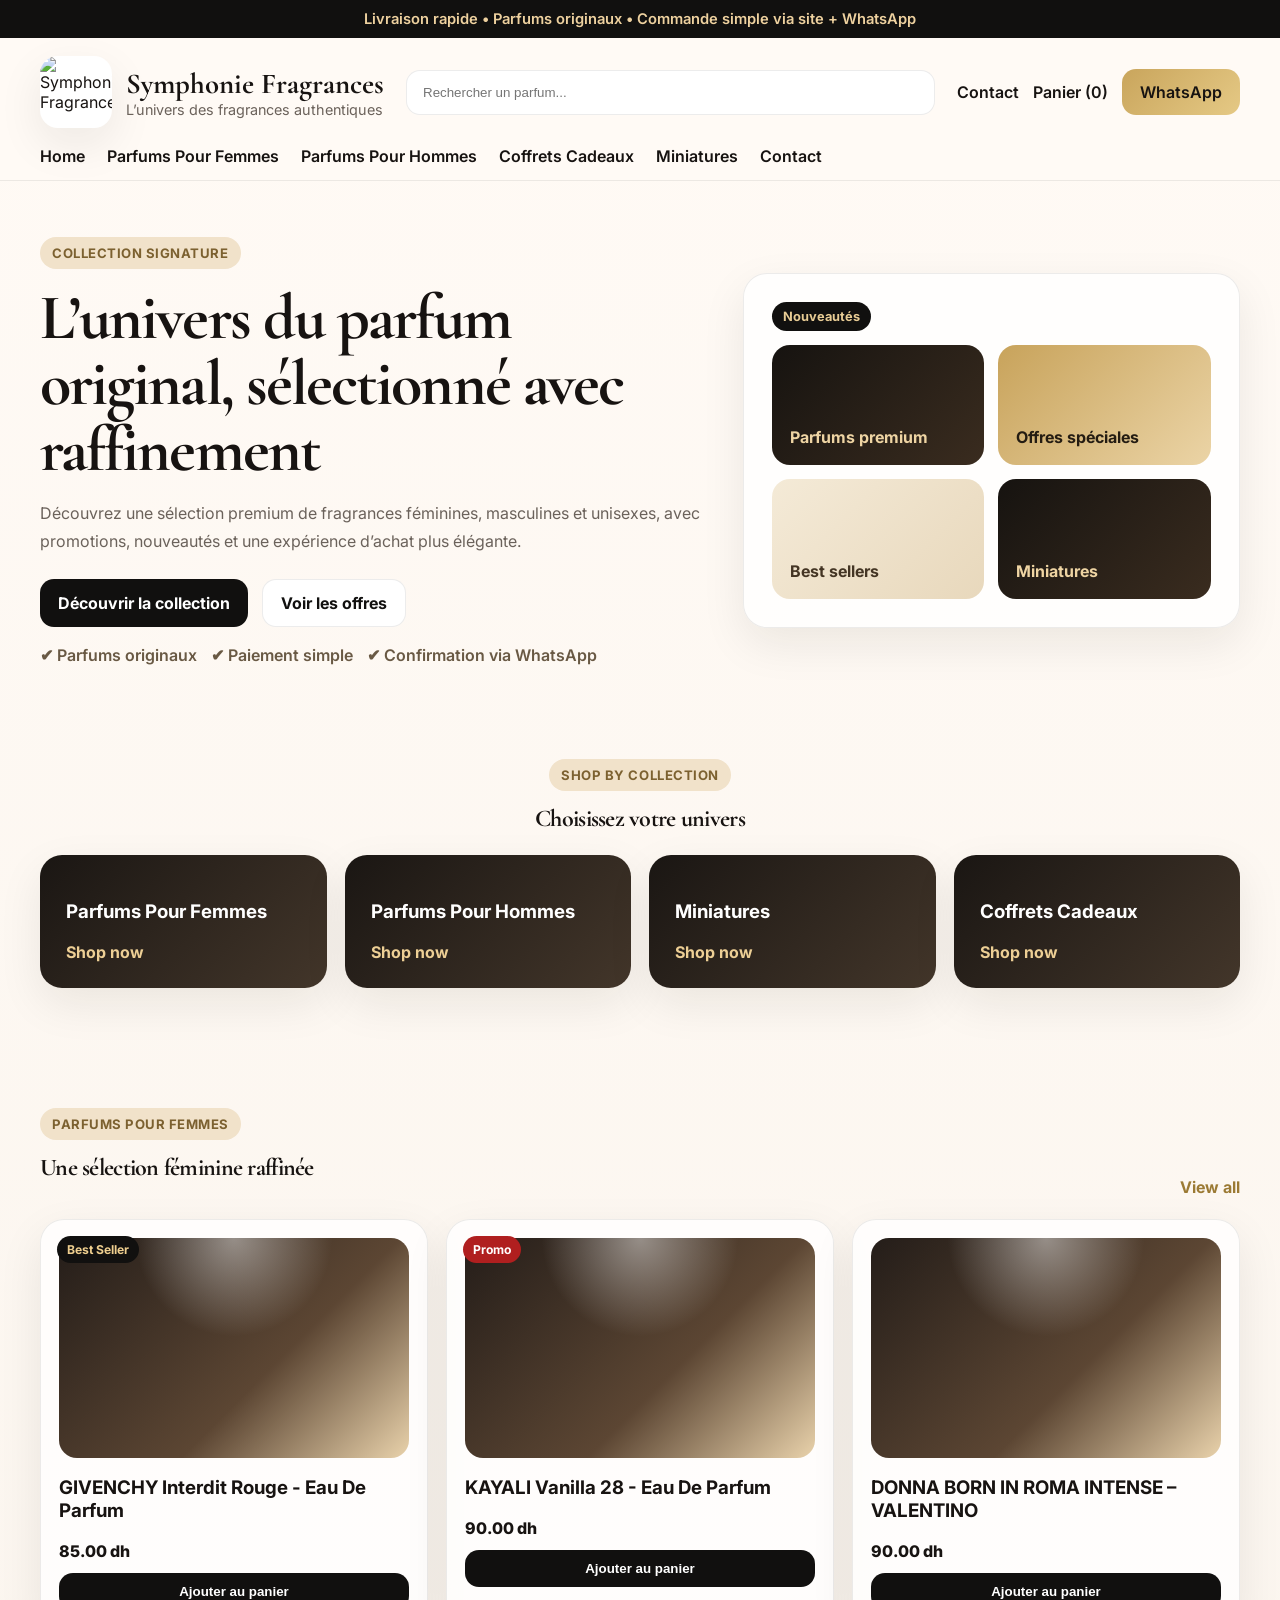
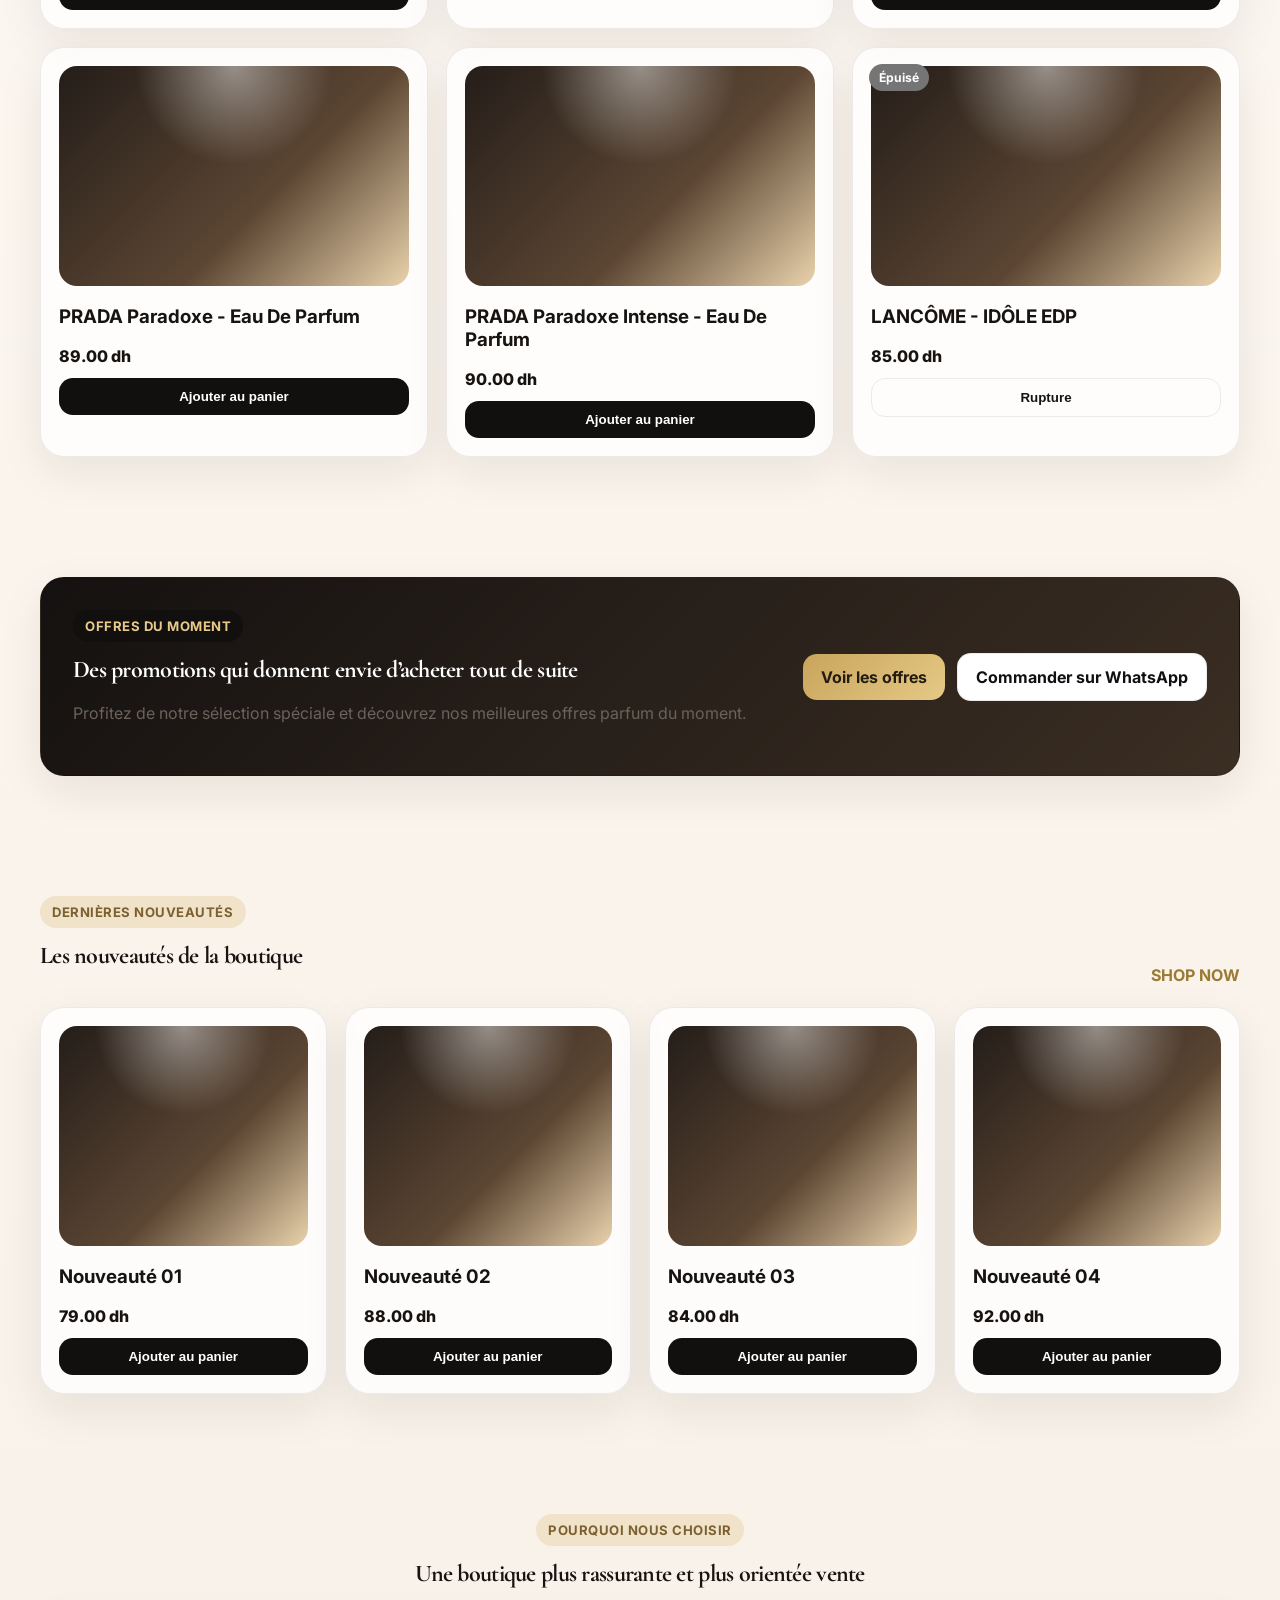
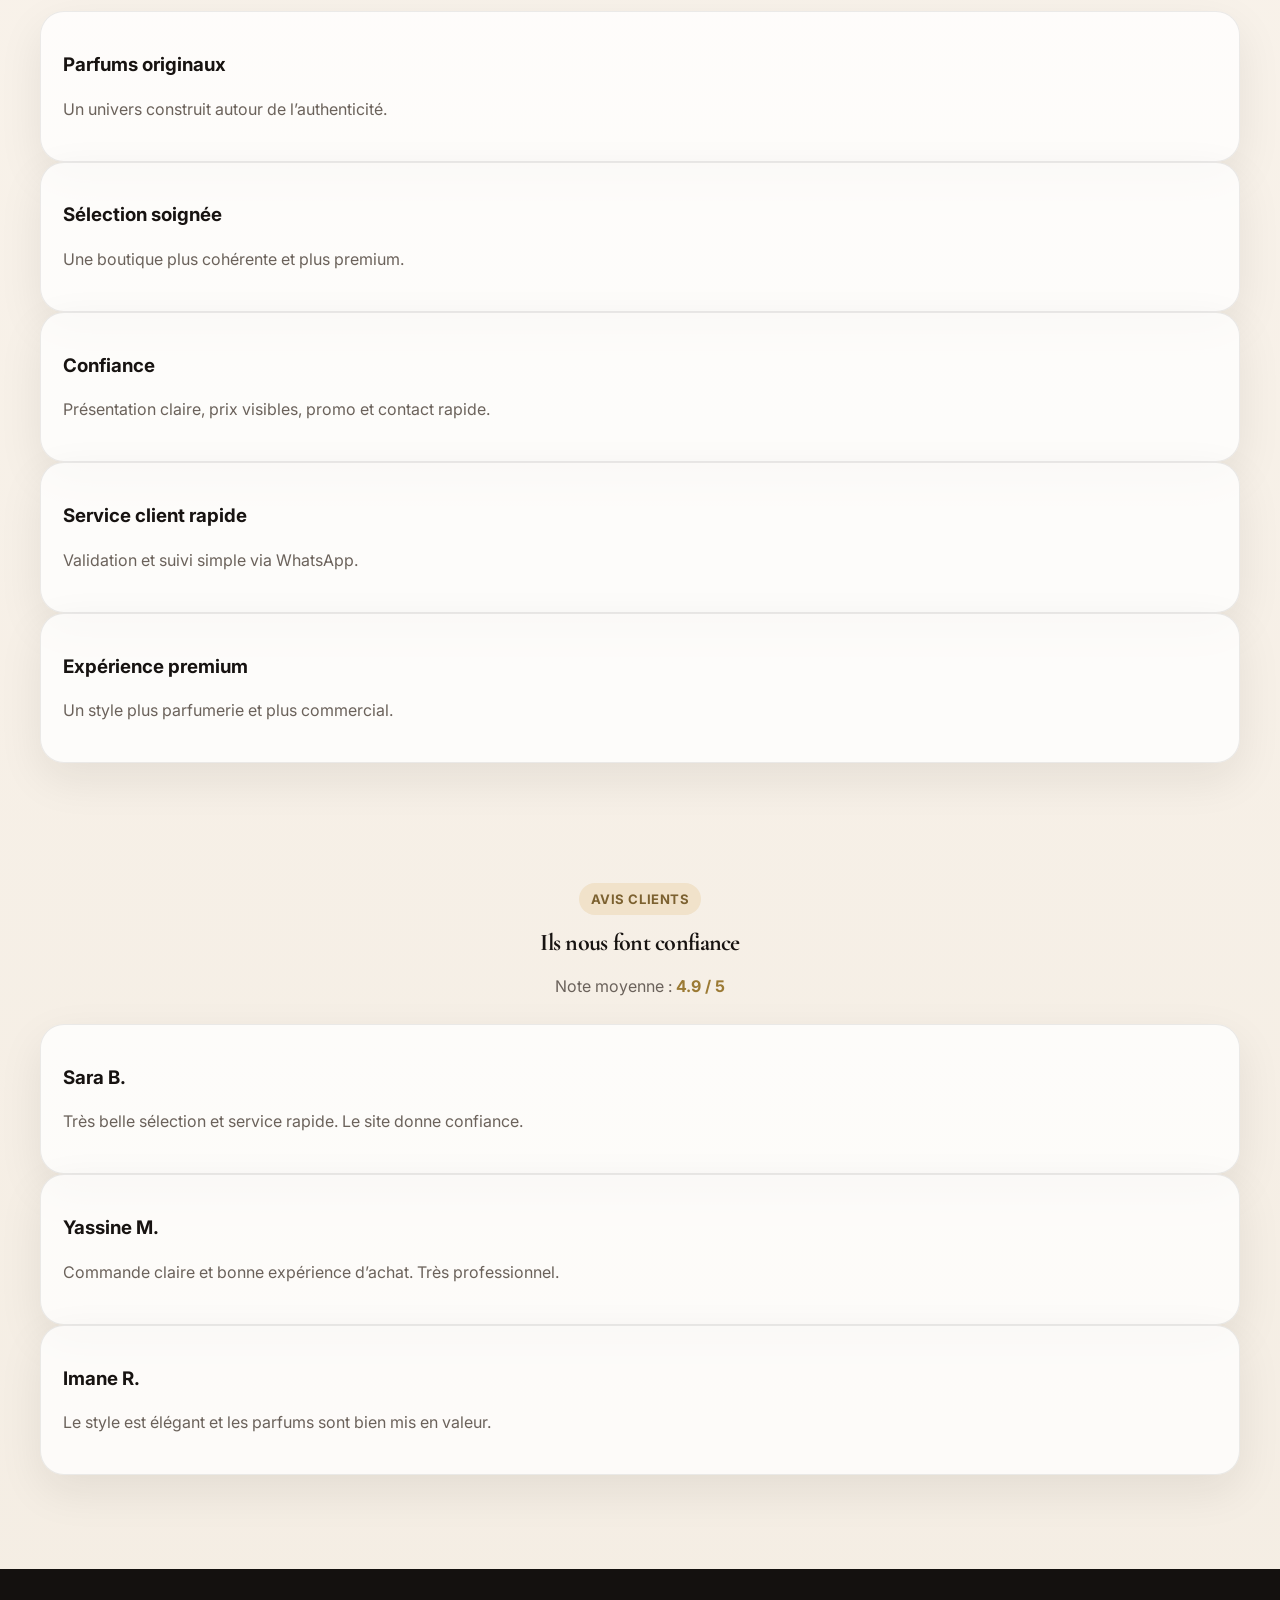
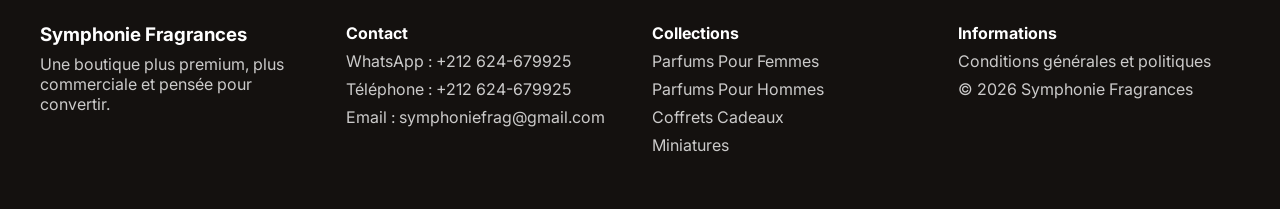
==== index.html @ e27b009c "Add files via upload" ====
<!doctype html>
<html lang="fr">
  <head>
    <meta charset="UTF-8" />
    <meta name="viewport" content="width=device-width, initial-scale=1.0" />
    <title>Symphonie Fragrances</title>
    <meta name="description" content="Boutique premium de parfums avec collections, promotions, panier et commande WhatsApp." />
    <link rel="preconnect" href="https://fonts.googleapis.com" />
    <link rel="preconnect" href="https://fonts.gstatic.com" crossorigin />
    <link href="https://fonts.googleapis.com/css2?family=Cormorant+Garamond:wght@500;600;700&family=Inter:wght@400;500;600;700;800&display=swap" rel="stylesheet" />
    <link rel="stylesheet" href="styles.css" />
  </head>
  <body>
    <div class="topbar">Livraison rapide • Parfums originaux • Commande simple via site + WhatsApp</div>

    <header class="shop-header">
      <div class="container shop-header-row">
        <div class="logo-wrap">
          <img class="site-logo" src="assets/logo.jpg" alt="Symphonie Fragrances" />
          <div>
            <div class="brand-name">Symphonie Fragrances</div>
            <div class="brand-sub">L’univers des fragrances authentiques</div>
          </div>
        </div>
        <div class="search-box">
          <input type="text" placeholder="Rechercher un parfum..." />
        </div>
        <div class="shop-icons">
          <a href="#contact">Contact</a>
          <a href="#cart">Panier (0)</a>
          <a class="btn btn-gold" href="https://wa.me/212624679925" target="_blank">WhatsApp</a>
        </div>
      </div>
      <div class="container nav-bar">
        <nav class="main-nav expanded">
          <a href="#">Home</a>
          <a href="#women">Parfums Pour Femmes</a>
          <a href="#men">Parfums Pour Hommes</a>
          <a href="#gift">Coffrets Cadeaux</a>
          <a href="#mini">Miniatures</a>
          <a href="#contact">Contact</a>
        </nav>
      </div>
    </header>

    <main>
      <section class="shop-hero">
        <div class="container hero-commerce">
          <div class="hero-left">
            <span class="eyebrow">Collection Signature</span>
            <h1>L’univers du parfum original, sélectionné avec raffinement</h1>
            <p>
              Découvrez une sélection premium de fragrances féminines, masculines et unisexes,
              avec promotions, nouveautés et une expérience d’achat plus élégante.
            </p>
            <div class="hero-actions">
              <a class="btn btn-dark" href="#collection">Découvrir la collection</a>
              <a class="btn btn-light" href="#offers">Voir les offres</a>
            </div>
            <div class="hero-points">
              <span>✔ Parfums originaux</span>
              <span>✔ Paiement simple</span>
              <span>✔ Confirmation via WhatsApp</span>
            </div>
          </div>
          <div class="hero-right card hero-visual">
            <div class="visual-badge">Nouveautés</div>
            <div class="visual-grid">
              <div class="visual-card dark">Parfums premium</div>
              <div class="visual-card gold">Offres spéciales</div>
              <div class="visual-card soft">Best sellers</div>
              <div class="visual-card dark">Miniatures</div>
            </div>
          </div>
        </div>
      </section>

      <section class="section collections-strip" id="collection">
        <div class="container">
          <div class="section-head center compact-head">
            <span class="section-tag">Shop by collection</span>
            <h2>Choisissez votre univers</h2>
          </div>
          <div class="collection-grid">
            <div class="collection-card"><h3>Parfums Pour Femmes</h3><a href="#women">Shop now</a></div>
            <div class="collection-card"><h3>Parfums Pour Hommes</h3><a href="#men">Shop now</a></div>
            <div class="collection-card"><h3>Miniatures</h3><a href="#mini">Shop now</a></div>
            <div class="collection-card"><h3>Coffrets Cadeaux</h3><a href="#gift">Shop now</a></div>
          </div>
        </div>
      </section>

      <section class="section product-section" id="women">
        <div class="container">
          <div class="section-head between">
            <div>
              <span class="section-tag">Parfums Pour Femmes</span>
              <h2>Une sélection féminine raffinée</h2>
            </div>
            <a class="view-all" href="#">View all</a>
          </div>
          <div class="product-grid shop-grid">
            <article class="product-card card shop-card">
              <span class="badge">Best Seller</span>
              <div class="product-image perfume"></div>
              <h3>GIVENCHY Interdit Rouge - Eau De Parfum</h3>
              <p class="price">85.00 dh</p>
              <div class="card-actions">
                <button class="btn btn-dark small">Ajouter au panier</button>
              </div>
            </article>
            <article class="product-card card shop-card">
              <span class="badge promo">Promo</span>
              <div class="product-image perfume"></div>
              <h3>KAYALI Vanilla 28 - Eau De Parfum</h3>
              <p class="price">90.00 dh</p>
              <div class="card-actions"><button class="btn btn-dark small">Ajouter au panier</button></div>
            </article>
            <article class="product-card card shop-card">
              <div class="product-image perfume"></div>
              <h3>DONNA BORN IN ROMA INTENSE – VALENTINO</h3>
              <p class="price">90.00 dh</p>
              <div class="card-actions"><button class="btn btn-dark small">Ajouter au panier</button></div>
            </article>
            <article class="product-card card shop-card">
              <div class="product-image perfume"></div>
              <h3>PRADA Paradoxe - Eau De Parfum</h3>
              <p class="price">89.00 dh</p>
              <div class="card-actions"><button class="btn btn-dark small">Ajouter au panier</button></div>
            </article>
            <article class="product-card card shop-card">
              <div class="product-image perfume"></div>
              <h3>PRADA Paradoxe Intense - Eau De Parfum</h3>
              <p class="price">90.00 dh</p>
              <div class="card-actions"><button class="btn btn-dark small">Ajouter au panier</button></div>
            </article>
            <article class="product-card card shop-card sold-out-card">
              <span class="badge soldout">Épuisé</span>
              <div class="product-image perfume"></div>
              <h3>LANCÔME - IDÔLE EDP</h3>
              <p class="price">85.00 dh</p>
              <div class="card-actions"><button class="btn btn-outline small">Rupture</button></div>
            </article>
          </div>
        </div>
      </section>

      <section class="section offers" id="offers">
        <div class="container">
          <div class="offer-banner card busy-banner">
            <div>
              <span class="section-tag gold">Offres du moment</span>
              <h2>Des promotions qui donnent envie d’acheter tout de suite</h2>
              <p>Profitez de notre sélection spéciale et découvrez nos meilleures offres parfum du moment.</p>
            </div>
            <div class="offer-buttons">
              <a class="btn btn-gold" href="#">Voir les offres</a>
              <a class="btn btn-light" href="https://wa.me/212624679925" target="_blank">Commander sur WhatsApp</a>
            </div>
          </div>
        </div>
      </section>

      <section class="section product-section" id="mini">
        <div class="container">
          <div class="section-head between">
            <div>
              <span class="section-tag">Dernières nouveautés</span>
              <h2>Les nouveautés de la boutique</h2>
            </div>
            <a class="view-all" href="#">SHOP NOW</a>
          </div>
          <div class="product-grid shop-grid four-grid">
            <article class="product-card card shop-card"><div class="product-image perfume"></div><h3>Nouveauté 01</h3><p class="price">79.00 dh</p><div class="card-actions"><button class="btn btn-dark small">Ajouter au panier</button></div></article>
            <article class="product-card card shop-card"><div class="product-image perfume"></div><h3>Nouveauté 02</h3><p class="price">88.00 dh</p><div class="card-actions"><button class="btn btn-dark small">Ajouter au panier</button></div></article>
            <article class="product-card card shop-card"><div class="product-image perfume"></div><h3>Nouveauté 03</h3><p class="price">84.00 dh</p><div class="card-actions"><button class="btn btn-dark small">Ajouter au panier</button></div></article>
            <article class="product-card card shop-card"><div class="product-image perfume"></div><h3>Nouveauté 04</h3><p class="price">92.00 dh</p><div class="card-actions"><button class="btn btn-dark small">Ajouter au panier</button></div></article>
          </div>
        </div>
      </section>

      <section class="section why-shop" id="why-us">
        <div class="container">
          <div class="section-head center compact-head">
            <span class="section-tag">Pourquoi nous choisir</span>
            <h2>Une boutique plus rassurante et plus orientée vente</h2>
          </div>
          <div class="benefit-grid commercial-grid">
            <div class="benefit card"><h3>Parfums originaux</h3><p>Un univers construit autour de l’authenticité.</p></div>
            <div class="benefit card"><h3>Sélection soignée</h3><p>Une boutique plus cohérente et plus premium.</p></div>
            <div class="benefit card"><h3>Confiance</h3><p>Présentation claire, prix visibles, promo et contact rapide.</p></div>
            <div class="benefit card"><h3>Service client rapide</h3><p>Validation et suivi simple via WhatsApp.</p></div>
            <div class="benefit card"><h3>Expérience premium</h3><p>Un style plus parfumerie et plus commercial.</p></div>
          </div>
        </div>
      </section>

      <section class="section reviews" id="reviews">
        <div class="container">
          <div class="section-head center compact-head">
            <span class="section-tag">Avis clients</span>
            <h2>Ils nous font confiance</h2>
            <p class="rating">Note moyenne : <strong>4.9 / 5</strong></p>
          </div>
          <div class="review-grid shop-review-grid">
            <article class="review card"><h3>Sara B.</h3><p>Très belle sélection et service rapide. Le site donne confiance.</p></article>
            <article class="review card"><h3>Yassine M.</h3><p>Commande claire et bonne expérience d’achat. Très professionnel.</p></article>
            <article class="review card"><h3>Imane R.</h3><p>Le style est élégant et les parfums sont bien mis en valeur.</p></article>
          </div>
        </div>
      </section>

      <footer class="shop-footer" id="contact">
        <div class="container footer-grid">
          <div>
            <h3>Symphonie Fragrances</h3>
            <p>Une boutique plus premium, plus commerciale et pensée pour convertir.</p>
          </div>
          <div>
            <h4>Contact</h4>
            <p>WhatsApp : +212 624-679925</p>
            <p>Téléphone : +212 624-679925</p>
            <p>Email : symphoniefrag@gmail.com</p>
          </div>
          <div>
            <h4>Collections</h4>
            <p>Parfums Pour Femmes</p>
            <p>Parfums Pour Hommes</p>
            <p>Coffrets Cadeaux</p>
            <p>Miniatures</p>
          </div>
          <div>
            <h4>Informations</h4>
            <p>Conditions générales et politiques</p>
            <p>© 2026 Symphonie Fragrances</p>
          </div>
        </div>
      </footer>
    </main>
  </body>
</html>
---- styles.css ----
:root {
  --bg: #f6efe6;
  --bg-soft: #fffaf5;
  --text: #171311;
  --muted: #6b625b;
  --gold: #c9a55c;
  --gold-dark: #9b7a34;
  --black: #11100f;
  --white: #ffffff;
  --soft-gold: #efe0bf;
  --border: rgba(23, 19, 17, 0.08);
  --shadow: 0 16px 45px rgba(27, 20, 14, 0.08);
}

* { box-sizing: border-box; }
body {
  margin: 0;
  font-family: 'Inter', sans-serif;
  color: var(--text);
  background: linear-gradient(180deg, #fffaf5 0%, #f4ede3 100%);
}
.container { width: min(1200px, calc(100% - 32px)); margin: 0 auto; }
.topbar {
  background: var(--black); color: #eed19f; text-align: center; padding: 10px 14px; font-size: .92rem; font-weight: 600;
}
.shop-header {
  position: sticky; top: 0; z-index: 20;
  background: rgba(255,250,245,0.94); backdrop-filter: blur(12px); border-bottom: 1px solid var(--border);
}
.shop-header-row {
  display:grid; grid-template-columns: auto 1fr auto; align-items:center; gap: 22px; padding: 18px 0;
}
.logo-wrap { display:flex; align-items:center; gap: 14px; }
.site-logo {
  width: 72px; height: 72px; object-fit: cover; border-radius: 18px; box-shadow: var(--shadow); background: white;
}
.brand-name {
  font-family: 'Cormorant Garamond', serif; font-size: 1.8rem; font-weight: 700;
}
.brand-sub { color: var(--muted); font-size: 0.9rem; }
.search-box input {
  width: 100%; padding: 14px 16px; border-radius: 14px; border: 1px solid var(--border); background: white;
}
.shop-icons { display:flex; align-items:center; gap: 14px; }
.shop-icons a { color: var(--text); text-decoration:none; font-weight: 600; }
.nav-bar { padding-bottom: 14px; }
.main-nav.expanded {
  display:flex; gap: 22px; flex-wrap: wrap;
}
.main-nav.expanded a { text-decoration:none; color: var(--text); font-weight: 600; }
.btn {
  border:none; text-decoration:none; display:inline-flex; align-items:center; justify-content:center; padding: 13px 18px; border-radius: 14px; font-weight: 700; cursor: pointer;
}
.btn-gold { background: linear-gradient(135deg, var(--gold), #e5c985); color: #241b11; }
.btn-dark { background: var(--black); color: white; }
.btn-light { background: white; color: var(--black); border: 1px solid var(--border); }
.btn-outline { background: transparent; border: 1px solid var(--border); color: var(--text); }
.small { width: 100%; padding: 11px 14px; }
.shop-hero { padding: 56px 0 34px; }
.hero-commerce { display:grid; grid-template-columns: 1.15fr .85fr; gap: 30px; align-items:center; }
.eyebrow,.section-tag {
  display:inline-block; padding: 8px 12px; border-radius: 999px; background: #f1e2ca; color: #7c6130; font-size: .82rem; font-weight: 700; text-transform: uppercase; letter-spacing: .04em;
}
.section-tag.gold { background: var(--black); color: #e9ca8b; }
.hero-left h1, .section-head h2, .offer-banner h2 {
  font-family: 'Cormorant Garamond', serif; line-height: 1.03; margin: 16px 0; letter-spacing: -.03em;
}
.hero-left h1 { font-size: clamp(2.7rem, 5vw, 5rem); }
.hero-left p, .section-head p, .offer-banner p, .benefit p, .review p { color: var(--muted); line-height: 1.75; }
.hero-actions { display:flex; gap: 14px; margin-top: 24px; }
.hero-points { display:flex; flex-wrap: wrap; gap: 14px; margin-top: 18px; color: #695944; font-weight: 600; }
.card {
  background: rgba(255,255,255,.78); border: 1px solid var(--border); border-radius: 24px; box-shadow: var(--shadow);
}
.hero-visual { padding: 28px; }
.visual-badge {
  display:inline-block; background: var(--black); color: #e7cb94; padding: 7px 11px; border-radius: 999px; font-size: .8rem; font-weight: 700; margin-bottom: 14px;
}
.visual-grid { display:grid; grid-template-columns: repeat(2,1fr); gap: 14px; }
.visual-card {
  min-height: 120px; border-radius: 18px; padding: 18px; font-weight: 700; display:flex; align-items:end;
}
.visual-card.dark { background: linear-gradient(135deg, #161310, #3a2c1f); color: #eed4a3; }
.visual-card.gold { background: linear-gradient(135deg, #c8a35b, #ebd4a6); color: #241c12; }
.visual-card.soft { background: linear-gradient(135deg, #f4ead7, #e8d8bc); color: #443524; }
.section { padding: 60px 0; }
.compact-head { max-width: 760px; margin: 0 auto 24px; text-align: center; }
.section-head.between { display:flex; justify-content:space-between; align-items:end; gap:16px; margin-bottom: 22px; }
.collection-grid { display:grid; grid-template-columns: repeat(4,1fr); gap: 18px; }
.collection-card {
  background: linear-gradient(135deg, #1a1613, #43362a); color: white; border-radius: 22px; padding: 26px; box-shadow: var(--shadow);
}
.collection-card a { color: #edcf95; text-decoration:none; font-weight:700; }
.product-grid { display:grid; gap: 18px; }
.shop-grid { grid-template-columns: repeat(3,1fr); }
.four-grid { grid-template-columns: repeat(4,1fr); }
.shop-card { padding: 18px; position: relative; }
.product-image.perfume {
  height: 220px; border-radius: 18px; background:
    radial-gradient(circle at top, rgba(255,255,255,.45), transparent 35%),
    linear-gradient(135deg, #241d19, #5c4633 60%, #e9d2ab 100%);
  margin-bottom: 16px;
}
.badge {
  position:absolute; top: 16px; left: 16px; background: var(--black); color: #efcf8f; padding: 6px 10px; border-radius: 999px; font-size: .76rem; font-weight:700;
}
.badge.promo { background: #b01f1f; color: white; }
.badge.soldout { background: #757575; color: white; }
.price { font-weight: 800; margin: 12px 0; }
.card-actions { display:flex; gap: 10px; }
.view-all { text-decoration:none; color: var(--gold-dark); font-weight: 700; }
.offer-banner {
  display:grid; grid-template-columns: 1fr auto; gap: 22px; padding: 32px; background: linear-gradient(135deg, #141110, #3b2e23); color: white;
}
.offer-buttons { display:flex; gap: 12px; align-items:center; }
.commercial-grid { grid-template-columns: repeat(5,1fr); gap: 18px; }
.benefit, .review { padding: 22px; }
.shop-review-grid { grid-template-columns: repeat(3,1fr); gap: 18px; }
.rating strong { color: var(--gold-dark); }
.shop-footer {
  background: #14110f; color: white; margin-top: 34px; padding: 46px 0;
}
.footer-grid { display:grid; grid-template-columns: repeat(4,1fr); gap: 24px; }
.shop-footer p, .shop-footer h3, .shop-footer h4 { margin: 8px 0; }
.shop-footer p { color: rgba(255,255,255,.78); }
.admin-body { background: #f6f2ec; }
.admin-layout { display:grid; grid-template-columns: 260px 1fr; min-height: 100vh; }
.admin-sidebar { background: #171310; color: white; padding: 28px 22px; }
.admin-brand { font-size: 1.4rem; font-weight: 800; margin-bottom: 28px; }
.admin-brand-wrap { display:flex; align-items:center; gap: 12px; }
.admin-logo { width: 46px; height: 46px; object-fit: cover; border-radius: 12px; background: white; }
.admin-sidebar nav { display:grid; gap: 12px; }
.admin-sidebar a { color: #e8d1a1; text-decoration:none; padding: 10px 12px; border-radius: 12px; background: rgba(255,255,255,.04); }
.admin-main { padding: 30px; }
.admin-top p { color: var(--muted); }
.admin-stats { display:grid; grid-template-columns: repeat(4,1fr); gap: 18px; margin: 26px 0; }
.stat-card, .admin-panel { background: white; border:1px solid var(--border); border-radius: 20px; box-shadow: var(--shadow); }
.stat-card { padding: 22px; }
.stat-card strong { display:block; font-size: 1.7rem; margin-bottom: 6px; }
.admin-panels { display:grid; grid-template-columns: repeat(2,1fr); gap:18px; }
.admin-panel { padding: 24px; }
.admin-panel ul { margin: 0; padding-left: 18px; color: var(--muted); line-height: 1.8; }
@media (max-width: 1100px) {
  .shop-header-row, .hero-commerce, .offer-banner, .footer-grid, .collection-grid, .shop-grid, .commercial-grid, .shop-review-grid, .admin-layout, .admin-stats, .admin-panels {
    grid-template-columns: 1fr;
  }
  .shop-icons, .hero-actions, .offer-buttons { flex-wrap: wrap; }
}
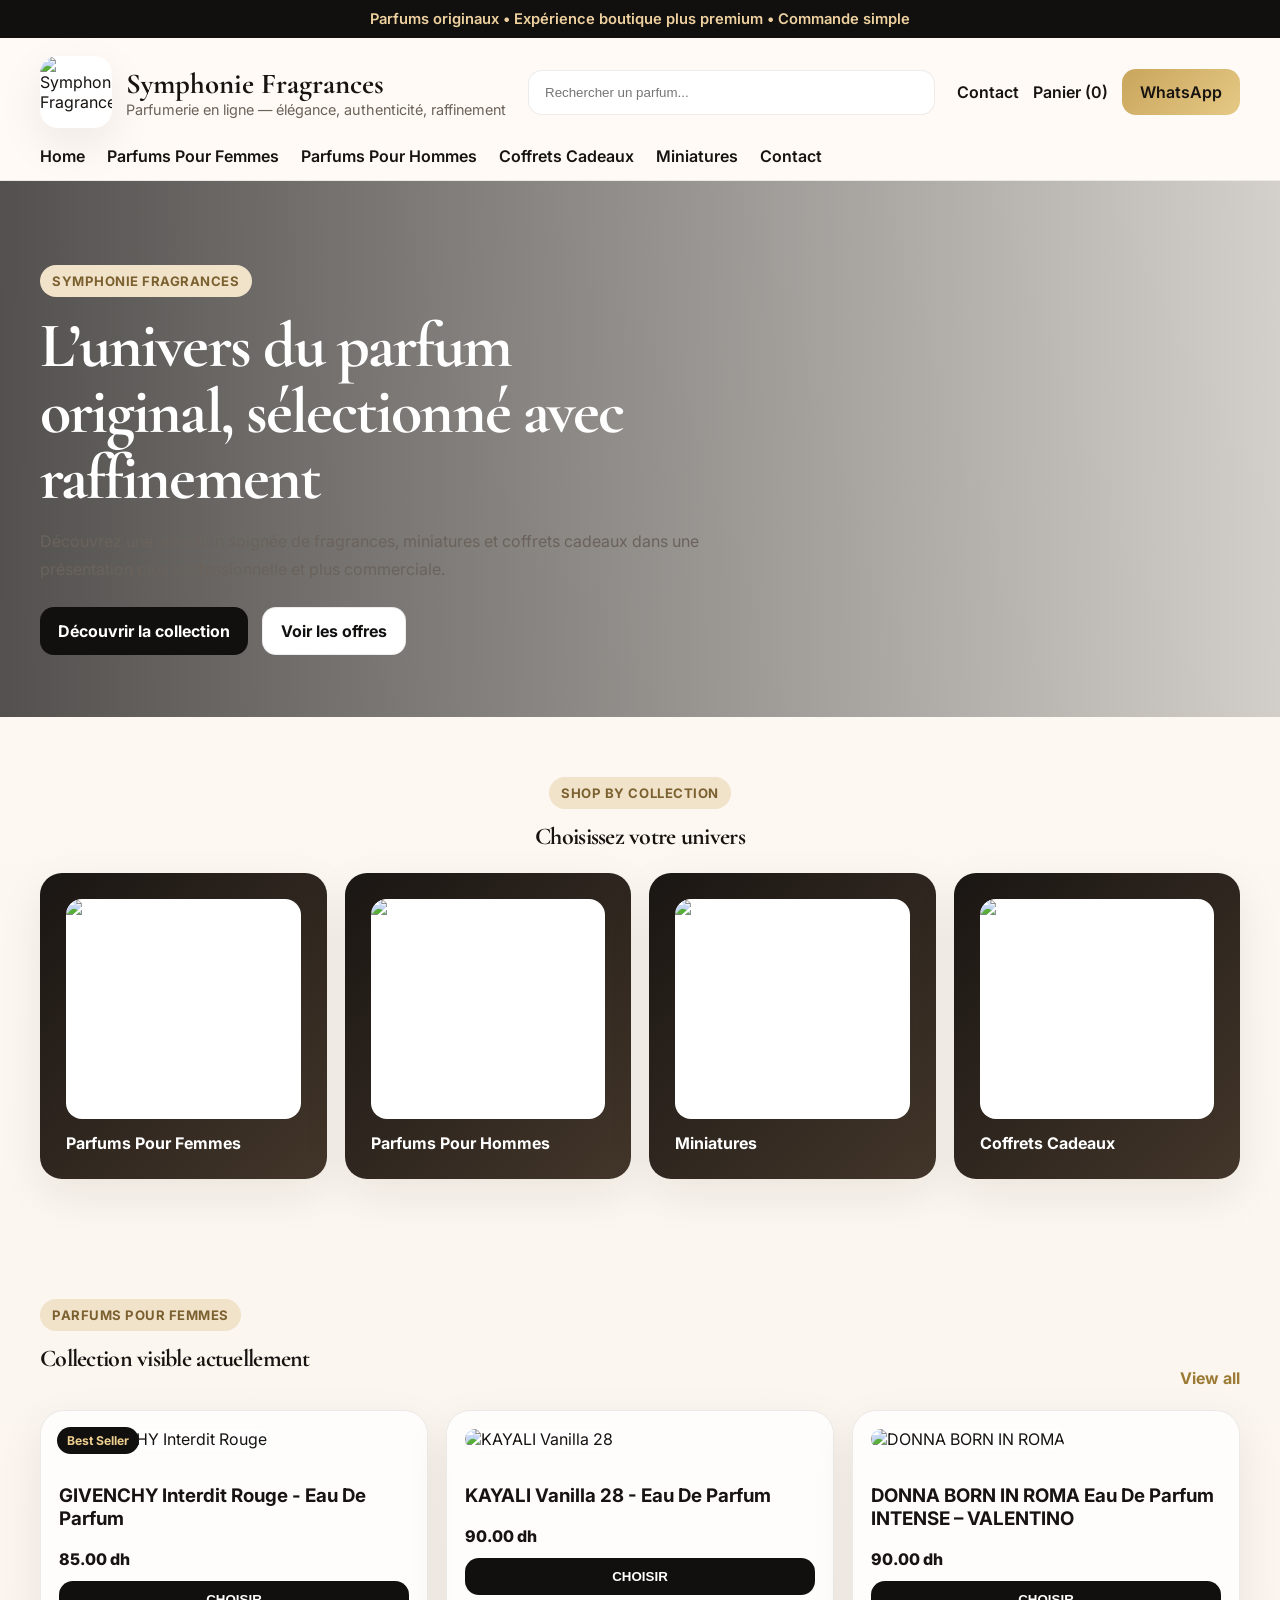
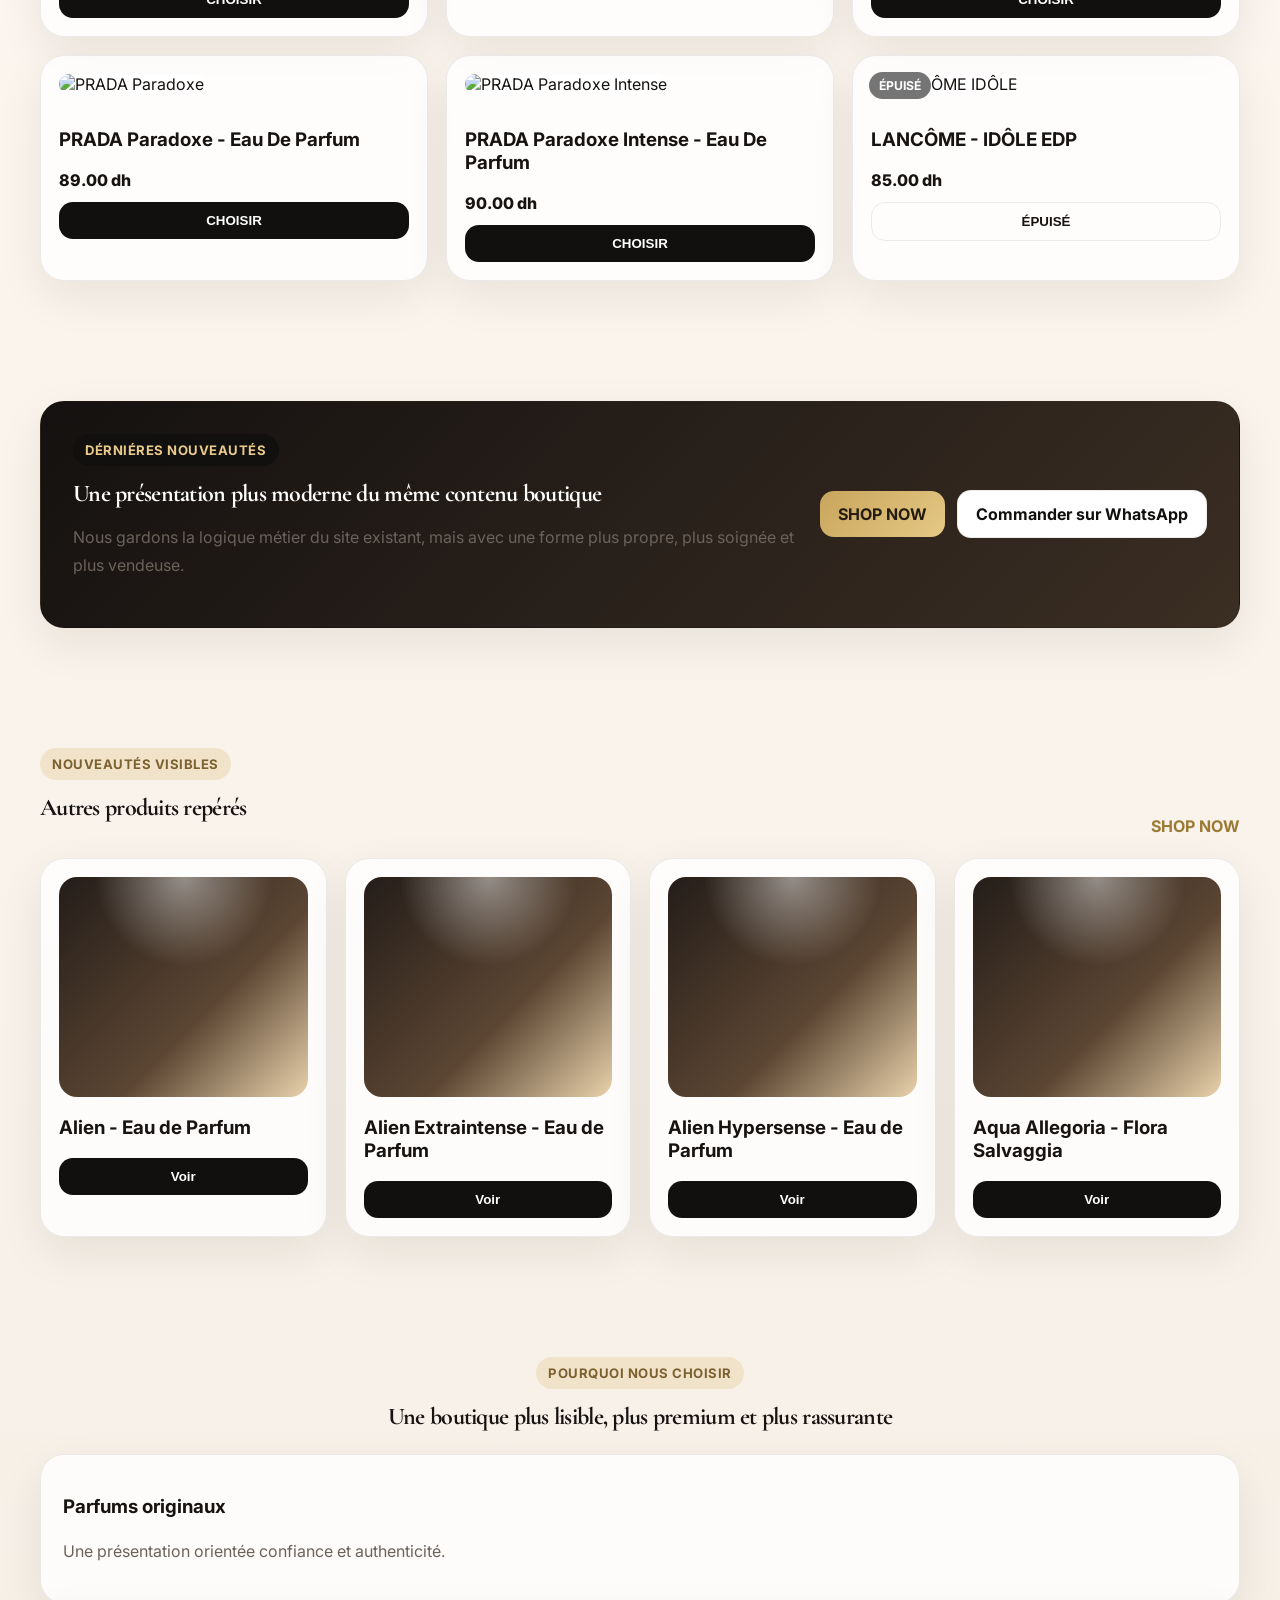
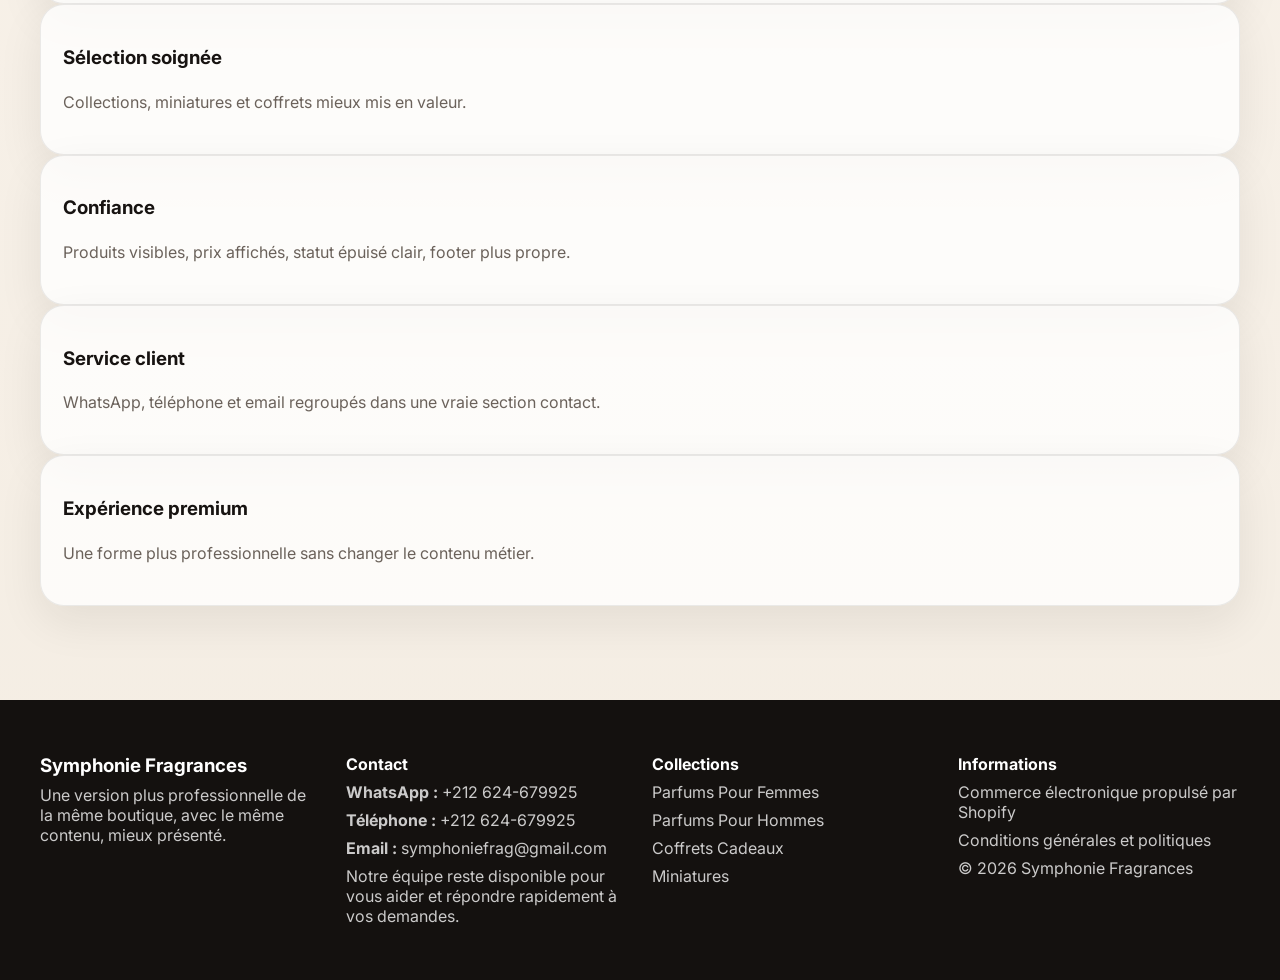
==== commit 35b121cc: "Add files via upload" ====
--- a/index.html
+++ b/index.html
@@ -4,14 +4,14 @@
     <meta charset="UTF-8" />
     <meta name="viewport" content="width=device-width, initial-scale=1.0" />
     <title>Symphonie Fragrances</title>
-    <meta name="description" content="Boutique premium de parfums avec collections, promotions, panier et commande WhatsApp." />
+    <meta name="description" content="Boutique parfum premium avec collections, produits visibles, panier et contact enrichi." />
     <link rel="preconnect" href="https://fonts.googleapis.com" />
     <link rel="preconnect" href="https://fonts.gstatic.com" crossorigin />
     <link href="https://fonts.googleapis.com/css2?family=Cormorant+Garamond:wght@500;600;700&family=Inter:wght@400;500;600;700;800&display=swap" rel="stylesheet" />
     <link rel="stylesheet" href="styles.css" />
   </head>
   <body>
-    <div class="topbar">Livraison rapide • Parfums originaux • Commande simple via site + WhatsApp</div>
+    <div class="topbar">Parfums originaux • Expérience boutique plus premium • Commande simple</div>
 
     <header class="shop-header">
       <div class="container shop-header-row">
@@ -19,7 +19,7 @@
           <img class="site-logo" src="assets/logo.jpg" alt="Symphonie Fragrances" />
           <div>
             <div class="brand-name">Symphonie Fragrances</div>
-            <div class="brand-sub">L’univers des fragrances authentiques</div>
+            <div class="brand-sub">Parfumerie en ligne — élégance, authenticité, raffinement</div>
           </div>
         </div>
         <div class="search-box">
@@ -44,32 +44,18 @@
     </header>
 
     <main>
-      <section class="shop-hero">
+      <section class="shop-hero hero-banner-real" style="background-image:url('assets/hero.jpg')">
         <div class="container hero-commerce">
-          <div class="hero-left">
-            <span class="eyebrow">Collection Signature</span>
+          <div class="hero-left hero-on-image">
+            <span class="eyebrow">Symphonie Fragrances</span>
             <h1>L’univers du parfum original, sélectionné avec raffinement</h1>
             <p>
-              Découvrez une sélection premium de fragrances féminines, masculines et unisexes,
-              avec promotions, nouveautés et une expérience d’achat plus élégante.
+              Découvrez une sélection soignée de fragrances, miniatures et coffrets cadeaux
+              dans une présentation plus professionnelle et plus commerciale.
             </p>
             <div class="hero-actions">
               <a class="btn btn-dark" href="#collection">Découvrir la collection</a>
               <a class="btn btn-light" href="#offers">Voir les offres</a>
-            </div>
-            <div class="hero-points">
-              <span>✔ Parfums originaux</span>
-              <span>✔ Paiement simple</span>
-              <span>✔ Confirmation via WhatsApp</span>
-            </div>
-          </div>
-          <div class="hero-right card hero-visual">
-            <div class="visual-badge">Nouveautés</div>
-            <div class="visual-grid">
-              <div class="visual-card dark">Parfums premium</div>
-              <div class="visual-card gold">Offres spéciales</div>
-              <div class="visual-card soft">Best sellers</div>
-              <div class="visual-card dark">Miniatures</div>
             </div>
           </div>
         </div>
@@ -81,11 +67,11 @@
             <span class="section-tag">Shop by collection</span>
             <h2>Choisissez votre univers</h2>
           </div>
-          <div class="collection-grid">
-            <div class="collection-card"><h3>Parfums Pour Femmes</h3><a href="#women">Shop now</a></div>
-            <div class="collection-card"><h3>Parfums Pour Hommes</h3><a href="#men">Shop now</a></div>
-            <div class="collection-card"><h3>Miniatures</h3><a href="#mini">Shop now</a></div>
-            <div class="collection-card"><h3>Coffrets Cadeaux</h3><a href="#gift">Shop now</a></div>
+          <div class="collection-grid real-collections">
+            <a class="collection-card image-card" href="#women"><img src="assets/women.png" alt="Parfums Pour Femmes" /><span>Parfums Pour Femmes</span></a>
+            <a class="collection-card image-card" href="#men"><img src="assets/men.png" alt="Parfums Pour Hommes" /><span>Parfums Pour Hommes</span></a>
+            <a class="collection-card image-card" href="#mini"><img src="assets/miniatures.png" alt="Miniatures" /><span>Miniatures</span></a>
+            <a class="collection-card image-card" href="#gift"><img src="assets/coffrets.png" alt="Coffrets Cadeaux" /><span>Coffrets Cadeaux</span></a>
           </div>
         </div>
       </section>
@@ -95,52 +81,17 @@
           <div class="section-head between">
             <div>
               <span class="section-tag">Parfums Pour Femmes</span>
-              <h2>Une sélection féminine raffinée</h2>
+              <h2>Collection visible actuellement</h2>
             </div>
             <a class="view-all" href="#">View all</a>
           </div>
           <div class="product-grid shop-grid">
-            <article class="product-card card shop-card">
-              <span class="badge">Best Seller</span>
-              <div class="product-image perfume"></div>
-              <h3>GIVENCHY Interdit Rouge - Eau De Parfum</h3>
-              <p class="price">85.00 dh</p>
-              <div class="card-actions">
-                <button class="btn btn-dark small">Ajouter au panier</button>
-              </div>
-            </article>
-            <article class="product-card card shop-card">
-              <span class="badge promo">Promo</span>
-              <div class="product-image perfume"></div>
-              <h3>KAYALI Vanilla 28 - Eau De Parfum</h3>
-              <p class="price">90.00 dh</p>
-              <div class="card-actions"><button class="btn btn-dark small">Ajouter au panier</button></div>
-            </article>
-            <article class="product-card card shop-card">
-              <div class="product-image perfume"></div>
-              <h3>DONNA BORN IN ROMA INTENSE – VALENTINO</h3>
-              <p class="price">90.00 dh</p>
-              <div class="card-actions"><button class="btn btn-dark small">Ajouter au panier</button></div>
-            </article>
-            <article class="product-card card shop-card">
-              <div class="product-image perfume"></div>
-              <h3>PRADA Paradoxe - Eau De Parfum</h3>
-              <p class="price">89.00 dh</p>
-              <div class="card-actions"><button class="btn btn-dark small">Ajouter au panier</button></div>
-            </article>
-            <article class="product-card card shop-card">
-              <div class="product-image perfume"></div>
-              <h3>PRADA Paradoxe Intense - Eau De Parfum</h3>
-              <p class="price">90.00 dh</p>
-              <div class="card-actions"><button class="btn btn-dark small">Ajouter au panier</button></div>
-            </article>
-            <article class="product-card card shop-card sold-out-card">
-              <span class="badge soldout">Épuisé</span>
-              <div class="product-image perfume"></div>
-              <h3>LANCÔME - IDÔLE EDP</h3>
-              <p class="price">85.00 dh</p>
-              <div class="card-actions"><button class="btn btn-outline small">Rupture</button></div>
-            </article>
+            <article class="product-card card shop-card"><span class="badge">Best Seller</span><img class="real-product" src="assets/givenchy.avif" alt="GIVENCHY Interdit Rouge" /><h3>GIVENCHY Interdit Rouge - Eau De Parfum</h3><p class="price">85.00 dh</p><div class="card-actions"><button class="btn btn-dark small">CHOISIR</button></div></article>
+            <article class="product-card card shop-card"><img class="real-product" src="assets/kayali.webp" alt="KAYALI Vanilla 28" /><h3>KAYALI Vanilla 28 - Eau De Parfum</h3><p class="price">90.00 dh</p><div class="card-actions"><button class="btn btn-dark small">CHOISIR</button></div></article>
+            <article class="product-card card shop-card"><img class="real-product" src="assets/valentino.webp" alt="DONNA BORN IN ROMA" /><h3>DONNA BORN IN ROMA Eau De Parfum INTENSE – VALENTINO</h3><p class="price">90.00 dh</p><div class="card-actions"><button class="btn btn-dark small">CHOISIR</button></div></article>
+            <article class="product-card card shop-card"><img class="real-product" src="assets/prada.avif" alt="PRADA Paradoxe" /><h3>PRADA Paradoxe - Eau De Parfum</h3><p class="price">89.00 dh</p><div class="card-actions"><button class="btn btn-dark small">CHOISIR</button></div></article>
+            <article class="product-card card shop-card"><img class="real-product" src="assets/prada_intense.avif" alt="PRADA Paradoxe Intense" /><h3>PRADA Paradoxe Intense - Eau De Parfum</h3><p class="price">90.00 dh</p><div class="card-actions"><button class="btn btn-dark small">CHOISIR</button></div></article>
+            <article class="product-card card shop-card sold-out-card"><span class="badge soldout">ÉPUISÉ</span><img class="real-product" src="assets/lancome.avif" alt="LANCÔME IDÔLE" /><h3>LANCÔME - IDÔLE EDP</h3><p class="price">85.00 dh</p><div class="card-actions"><button class="btn btn-outline small">ÉPUISÉ</button></div></article>
           </div>
         </div>
       </section>
@@ -149,12 +100,12 @@
         <div class="container">
           <div class="offer-banner card busy-banner">
             <div>
-              <span class="section-tag gold">Offres du moment</span>
-              <h2>Des promotions qui donnent envie d’acheter tout de suite</h2>
-              <p>Profitez de notre sélection spéciale et découvrez nos meilleures offres parfum du moment.</p>
+              <span class="section-tag gold">Dérniéres nouveautés</span>
+              <h2>Une présentation plus moderne du même contenu boutique</h2>
+              <p>Nous gardons la logique métier du site existant, mais avec une forme plus propre, plus soignée et plus vendeuse.</p>
             </div>
             <div class="offer-buttons">
-              <a class="btn btn-gold" href="#">Voir les offres</a>
+              <a class="btn btn-gold" href="#">SHOP NOW</a>
               <a class="btn btn-light" href="https://wa.me/212624679925" target="_blank">Commander sur WhatsApp</a>
             </div>
           </div>
@@ -165,16 +116,16 @@
         <div class="container">
           <div class="section-head between">
             <div>
-              <span class="section-tag">Dernières nouveautés</span>
-              <h2>Les nouveautés de la boutique</h2>
+              <span class="section-tag">Nouveautés visibles</span>
+              <h2>Autres produits repérés</h2>
             </div>
             <a class="view-all" href="#">SHOP NOW</a>
           </div>
           <div class="product-grid shop-grid four-grid">
-            <article class="product-card card shop-card"><div class="product-image perfume"></div><h3>Nouveauté 01</h3><p class="price">79.00 dh</p><div class="card-actions"><button class="btn btn-dark small">Ajouter au panier</button></div></article>
-            <article class="product-card card shop-card"><div class="product-image perfume"></div><h3>Nouveauté 02</h3><p class="price">88.00 dh</p><div class="card-actions"><button class="btn btn-dark small">Ajouter au panier</button></div></article>
-            <article class="product-card card shop-card"><div class="product-image perfume"></div><h3>Nouveauté 03</h3><p class="price">84.00 dh</p><div class="card-actions"><button class="btn btn-dark small">Ajouter au panier</button></div></article>
-            <article class="product-card card shop-card"><div class="product-image perfume"></div><h3>Nouveauté 04</h3><p class="price">92.00 dh</p><div class="card-actions"><button class="btn btn-dark small">Ajouter au panier</button></div></article>
+            <article class="product-card card shop-card"><div class="product-image perfume"></div><h3>Alien - Eau de Parfum</h3><div class="card-actions"><button class="btn btn-dark small">Voir</button></div></article>
+            <article class="product-card card shop-card"><div class="product-image perfume"></div><h3>Alien Extraintense - Eau de Parfum</h3><div class="card-actions"><button class="btn btn-dark small">Voir</button></div></article>
+            <article class="product-card card shop-card"><div class="product-image perfume"></div><h3>Alien Hypersense - Eau de Parfum</h3><div class="card-actions"><button class="btn btn-dark small">Voir</button></div></article>
+            <article class="product-card card shop-card"><div class="product-image perfume"></div><h3>Aqua Allegoria - Flora Salvaggia</h3><div class="card-actions"><button class="btn btn-dark small">Voir</button></div></article>
           </div>
         </div>
       </section>
@@ -183,29 +134,14 @@
         <div class="container">
           <div class="section-head center compact-head">
             <span class="section-tag">Pourquoi nous choisir</span>
-            <h2>Une boutique plus rassurante et plus orientée vente</h2>
+            <h2>Une boutique plus lisible, plus premium et plus rassurante</h2>
           </div>
           <div class="benefit-grid commercial-grid">
-            <div class="benefit card"><h3>Parfums originaux</h3><p>Un univers construit autour de l’authenticité.</p></div>
-            <div class="benefit card"><h3>Sélection soignée</h3><p>Une boutique plus cohérente et plus premium.</p></div>
-            <div class="benefit card"><h3>Confiance</h3><p>Présentation claire, prix visibles, promo et contact rapide.</p></div>
-            <div class="benefit card"><h3>Service client rapide</h3><p>Validation et suivi simple via WhatsApp.</p></div>
-            <div class="benefit card"><h3>Expérience premium</h3><p>Un style plus parfumerie et plus commercial.</p></div>
-          </div>
-        </div>
-      </section>
-
-      <section class="section reviews" id="reviews">
-        <div class="container">
-          <div class="section-head center compact-head">
-            <span class="section-tag">Avis clients</span>
-            <h2>Ils nous font confiance</h2>
-            <p class="rating">Note moyenne : <strong>4.9 / 5</strong></p>
-          </div>
-          <div class="review-grid shop-review-grid">
-            <article class="review card"><h3>Sara B.</h3><p>Très belle sélection et service rapide. Le site donne confiance.</p></article>
-            <article class="review card"><h3>Yassine M.</h3><p>Commande claire et bonne expérience d’achat. Très professionnel.</p></article>
-            <article class="review card"><h3>Imane R.</h3><p>Le style est élégant et les parfums sont bien mis en valeur.</p></article>
+            <div class="benefit card"><h3>Parfums originaux</h3><p>Une présentation orientée confiance et authenticité.</p></div>
+            <div class="benefit card"><h3>Sélection soignée</h3><p>Collections, miniatures et coffrets mieux mis en valeur.</p></div>
+            <div class="benefit card"><h3>Confiance</h3><p>Produits visibles, prix affichés, statut épuisé clair, footer plus propre.</p></div>
+            <div class="benefit card"><h3>Service client</h3><p>WhatsApp, téléphone et email regroupés dans une vraie section contact.</p></div>
+            <div class="benefit card"><h3>Expérience premium</h3><p>Une forme plus professionnelle sans changer le contenu métier.</p></div>
           </div>
         </div>
       </section>
@@ -214,13 +150,14 @@
         <div class="container footer-grid">
           <div>
             <h3>Symphonie Fragrances</h3>
-            <p>Une boutique plus premium, plus commerciale et pensée pour convertir.</p>
+            <p>Une version plus professionnelle de la même boutique, avec le même contenu, mieux présenté.</p>
           </div>
           <div>
             <h4>Contact</h4>
-            <p>WhatsApp : +212 624-679925</p>
-            <p>Téléphone : +212 624-679925</p>
-            <p>Email : symphoniefrag@gmail.com</p>
+            <p><strong>WhatsApp :</strong> +212 624-679925</p>
+            <p><strong>Téléphone :</strong> +212 624-679925</p>
+            <p><strong>Email :</strong> symphoniefrag@gmail.com</p>
+            <p>Notre équipe reste disponible pour vous aider et répondre rapidement à vos demandes.</p>
           </div>
           <div>
             <h4>Collections</h4>
@@ -231,6 +168,7 @@
           </div>
           <div>
             <h4>Informations</h4>
+            <p>Commerce électronique propulsé par Shopify</p>
             <p>Conditions générales et politiques</p>
             <p>© 2026 Symphonie Fragrances</p>
           </div>
--- a/styles.css
+++ b/styles.css
@@ -57,7 +57,30 @@
 .btn-outline { background: transparent; border: 1px solid var(--border); color: var(--text); }
 .small { width: 100%; padding: 11px 14px; }
 .shop-hero { padding: 56px 0 34px; }
-.hero-commerce { display:grid; grid-template-columns: 1.15fr .85fr; gap: 30px; align-items:center; }
+.hero-banner-real {
+  background-size: cover;
+  background-position: center;
+  position: relative;
+}
+.hero-banner-real::before {
+  content: '';
+  position: absolute;
+  inset: 0;
+  background: linear-gradient(90deg, rgba(17,16,15,.72), rgba(17,16,15,.18));
+}
+.hero-commerce {
+  display:grid;
+  grid-template-columns: 1.15fr .85fr;
+  gap: 30px;
+  align-items:center;
+  position: relative;
+  z-index: 1;
+}
+.hero-on-image {
+  color: white;
+  padding: 28px 0;
+}
+.hero-on-image p, .hero-on-image .hero-points { color: rgba(255,255,255,.9); }
 .eyebrow,.section-tag {
   display:inline-block; padding: 8px 12px; border-radius: 999px; background: #f1e2ca; color: #7c6130; font-size: .82rem; font-weight: 700; text-transform: uppercase; letter-spacing: .04em;
 }
@@ -91,6 +114,25 @@
   background: linear-gradient(135deg, #1a1613, #43362a); color: white; border-radius: 22px; padding: 26px; box-shadow: var(--shadow);
 }
 .collection-card a { color: #edcf95; text-decoration:none; font-weight:700; }
+.image-card {
+  display:flex;
+  flex-direction:column;
+  justify-content:space-between;
+  gap: 14px;
+  text-decoration:none;
+  color:white;
+  overflow:hidden;
+}
+.image-card img {
+  width:100%;
+  height:220px;
+  object-fit:cover;
+  border-radius:16px;
+  background:white;
+}
+.image-card span {
+  font-weight:700;
+}
 .product-grid { display:grid; gap: 18px; }
 .shop-grid { grid-template-columns: repeat(3,1fr); }
 .four-grid { grid-template-columns: repeat(4,1fr); }
@@ -99,6 +141,14 @@
   height: 220px; border-radius: 18px; background:
     radial-gradient(circle at top, rgba(255,255,255,.45), transparent 35%),
     linear-gradient(135deg, #241d19, #5c4633 60%, #e9d2ab 100%);
+  margin-bottom: 16px;
+}
+.real-product {
+  width: 100%;
+  height: 220px;
+  object-fit: cover;
+  border-radius: 18px;
+  background: #fff;
   margin-bottom: 16px;
 }
 .badge {
